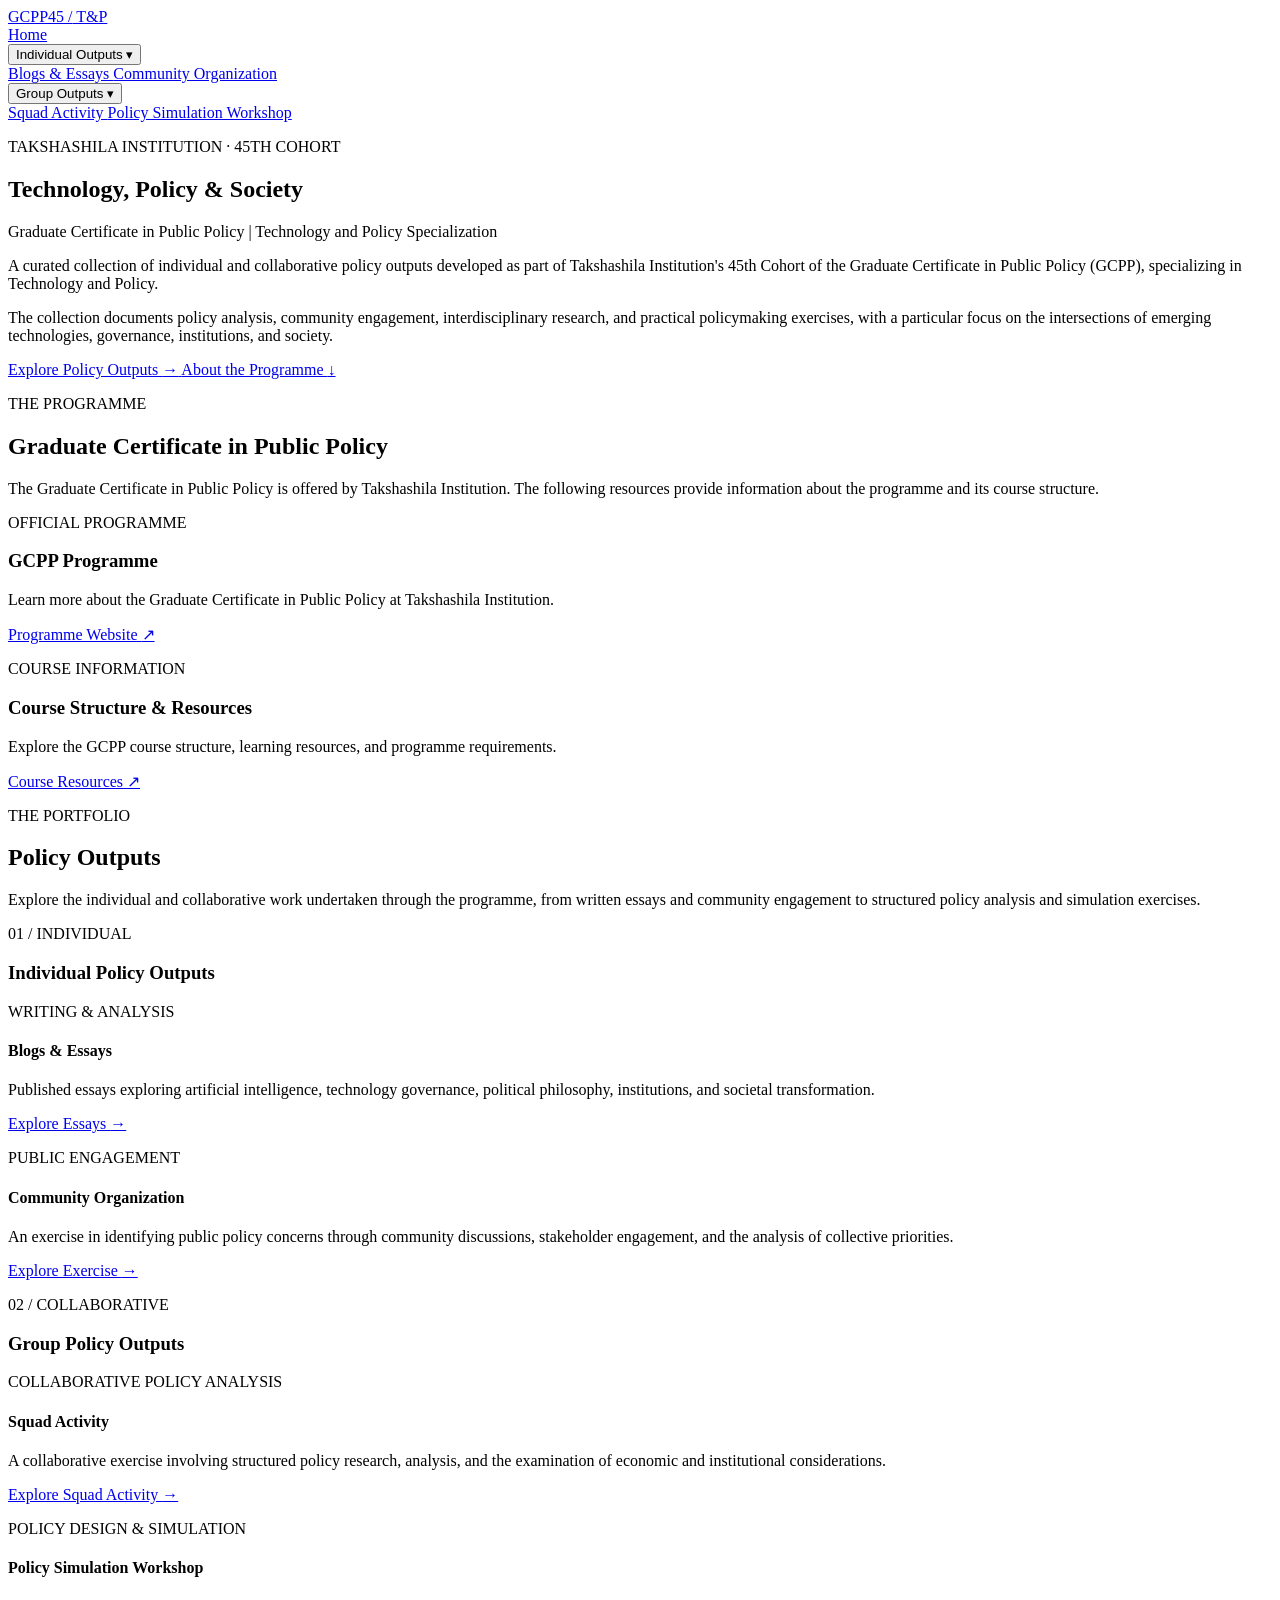
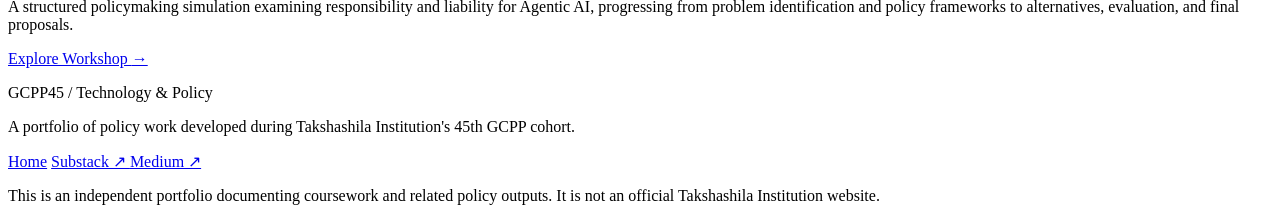
==== index.html @ ac5a463d "Index" ====
<!DOCTYPE html>
<html lang="en">
<head>
    <meta charset="UTF-8">
    <meta name="viewport" content="width=device-width, initial-scale=1.0">

    <title>GCPP45 | Technology and Policy</title>

    <meta name="description"
          content="Individual and collaborative policy outputs from the 45th Cohort of Takshashila Institution's Graduate Certificate in Public Policy, specializing in Technology and Policy.">

    <link rel="stylesheet" href="assets/css/style.css">
</head>

<body>

    <!-- Global Navigation -->
    <header class="site-header">
        <nav class="navbar container" aria-label="Main navigation">

            <a href="index.html" class="site-logo">
                GCPP45 <span class="accent">/</span> T&amp;P
            </a>

            <div class="nav-links">
                <a href="index.html" class="nav-link active"
                   aria-current="page">Home</a>

                <div class="nav-dropdown">
                    <button class="nav-dropdown-toggle"
                            type="button"
                            aria-haspopup="true"
                            aria-expanded="false">
                        Individual Outputs
                        <span aria-hidden="true">▾</span>
                    </button>

                    <div class="dropdown-menu">
                        <a href="pages/blogs-and-essays.html">
                            Blogs &amp; Essays
                        </a>
                        <a href="pages/community-organization.html">
                            Community Organization
                        </a>
                    </div>
                </div>

                <div class="nav-dropdown">
                    <button class="nav-dropdown-toggle"
                            type="button"
                            aria-haspopup="true"
                            aria-expanded="false">
                        Group Outputs
                        <span aria-hidden="true">▾</span>
                    </button>

                    <div class="dropdown-menu">
                        <a href="pages/squad-activity.html">
                            Squad Activity
                        </a>
                        <a href="pages/policy-simulation.html">
                            Policy Simulation Workshop
                        </a>
                    </div>
                </div>
            </div>

        </nav>
    </header>


    <main>

        <!-- Hero / Programme Introduction -->
        <section class="hero section">
            <div class="container hero-content">

                <p class="eyebrow">
                    TAKSHASHILA INSTITUTION · 45TH COHORT
                </p>

                <h1>
                    Technology, Policy
                    <span class="accent">&amp;</span> Society
                </h1>

                <p class="hero-subtitle">
                    Graduate Certificate in Public Policy
                    <span class="hero-divider">|</span>
                    Technology and Policy Specialization
                </p>

                <p class="hero-description">
                    A curated collection of individual and collaborative
                    policy outputs developed as part of Takshashila
                    Institution's 45th Cohort of the Graduate Certificate
                    in Public Policy (GCPP), specializing in Technology
                    and Policy.
                </p>

                <p class="hero-description">
                    The collection documents policy analysis, community
                    engagement, interdisciplinary research, and practical
                    policymaking exercises, with a particular focus on
                    the intersections of emerging technologies,
                    governance, institutions, and society.
                </p>

                <div class="hero-actions">
                    <a href="#policy-outputs"
                       class="btn btn-primary">
                        Explore Policy Outputs
                        <span aria-hidden="true">→</span>
                    </a>

                    <a href="#programme"
                       class="btn btn-outline">
                        About the Programme
                        <span aria-hidden="true">↓</span>
                    </a>
                </div>

            </div>
        </section>


        <!-- Programme Resources -->
        <section id="programme" class="section programme-section">
            <div class="container">

                <div class="section-heading">
                    <p class="eyebrow">THE PROGRAMME</p>

                    <h2>
                        Graduate Certificate in
                        <span class="accent">Public Policy</span>
                    </h2>

                    <p class="section-description">
                        The Graduate Certificate in Public Policy
                        is offered by Takshashila Institution.
                        The following resources provide information
                        about the programme and its course structure.
                    </p>
                </div>

                <div class="resource-grid">

                    <article class="resource-card">
                        <div class="card-content">
                            <p class="card-label">
                                OFFICIAL PROGRAMME
                            </p>

                            <h3>GCPP Programme</h3>

                            <p>
                                Learn more about the Graduate Certificate
                                in Public Policy at Takshashila Institution.
                            </p>
                        </div>

                        <a href="https://takshashila.org.in/pages/policy-school/gcpp.html"
                           class="btn btn-outline"
                           target="_blank"
                           rel="noopener noreferrer">
                            Programme Website
                            <span aria-hidden="true">↗</span>
                        </a>
                    </article>

                    <article class="resource-card">
                        <div class="card-content">
                            <p class="card-label">
                                COURSE INFORMATION
                            </p>

                            <h3>Course Structure &amp; Resources</h3>

                            <p>
                                Explore the GCPP course structure,
                                learning resources, and programme
                                requirements.
                            </p>
                        </div>

                        <a href="https://takshashilainst.github.io/gcpp-getting-started/"
                           class="btn btn-outline"
                           target="_blank"
                           rel="noopener noreferrer">
                            Course Resources
                            <span aria-hidden="true">↗</span>
                        </a>
                    </article>

                </div>
            </div>
        </section>


        <!-- Policy Outputs -->
        <section id="policy-outputs"
                 class="section outputs-section">

            <div class="container">

                <div class="section-heading">
                    <p class="eyebrow">THE PORTFOLIO</p>

                    <h2>
                        Policy <span class="accent">Outputs</span>
                    </h2>

                    <p class="section-description">
                        Explore the individual and collaborative work
                        undertaken through the programme, from written
                        essays and community engagement to structured
                        policy analysis and simulation exercises.
                    </p>
                </div>


                <!-- Individual Policy Outputs -->
                <div class="output-category">

                    <div class="category-heading">
                        <div>
                            <p class="category-number">01 / INDIVIDUAL</p>
                            <h3>Individual Policy Outputs</h3>
                        </div>
                    </div>

                    <div class="output-grid">

                        <article class="output-card">

                            <div class="card-content">
                                <p class="card-label">
                                    WRITING &amp; ANALYSIS
                                </p>

                                <h4>Blogs &amp; Essays</h4>

                                <p>
                                    Published essays exploring artificial
                                    intelligence, technology governance,
                                    political philosophy, institutions,
                                    and societal transformation.
                                </p>
                            </div>

                            <a href="pages/blogs-and-essays.html"
                               class="btn btn-card">
                                Explore Essays
                                <span aria-hidden="true">→</span>
                            </a>

                        </article>


                        <article class="output-card">

                            <div class="card-content">
                                <p class="card-label">
                                    PUBLIC ENGAGEMENT
                                </p>

                                <h4>Community Organization</h4>

                                <p>
                                    An exercise in identifying public
                                    policy concerns through community
                                    discussions, stakeholder engagement,
                                    and the analysis of collective
                                    priorities.
                                </p>
                            </div>

                            <a href="pages/community-organization.html"
                               class="btn btn-card">
                                Explore Exercise
                                <span aria-hidden="true">→</span>
                            </a>

                        </article>

                    </div>
                </div>


                <!-- Group Policy Outputs -->
                <div class="output-category">

                    <div class="category-heading">
                        <div>
                            <p class="category-number">02 / COLLABORATIVE</p>
                            <h3>Group Policy Outputs</h3>
                        </div>
                    </div>

                    <div class="output-grid">

                        <article class="output-card">

                            <div class="card-content">
                                <p class="card-label">
                                    COLLABORATIVE POLICY ANALYSIS
                                </p>

                                <h4>Squad Activity</h4>

                                <p>
                                    A collaborative exercise involving
                                    structured policy research, analysis,
                                    and the examination of economic
                                    and institutional considerations.
                                </p>
                            </div>

                            <a href="pages/squad-activity.html"
                               class="btn btn-card">
                                Explore Squad Activity
                                <span aria-hidden="true">→</span>
                            </a>

                        </article>


                        <article class="output-card featured-card">

                            <div class="card-content">
                                <p class="card-label">
                                    POLICY DESIGN &amp; SIMULATION
                                </p>

                                <h4>Policy Simulation Workshop</h4>

                                <p>
                                    A structured policymaking simulation
                                    examining responsibility and liability
                                    for Agentic AI, progressing from
                                    problem identification and policy
                                    frameworks to alternatives,
                                    evaluation, and final proposals.
                                </p>
                            </div>

                            <a href="pages/policy-simulation.html"
                               class="btn btn-card">
                                Explore Workshop
                                <span aria-hidden="true">→</span>
                            </a>

                        </article>

                    </div>
                </div>

            </div>
        </section>

    </main>


    <!-- Footer -->
    <footer class="site-footer">
        <div class="container footer-content">

            <div class="footer-brand">
                <p class="footer-title">
                    GCPP45 <span class="accent">/</span>
                    Technology &amp; Policy
                </p>

                <p>
                    A portfolio of policy work developed during
                    Takshashila Institution's 45th GCPP cohort.
                </p>
            </div>

            <div class="footer-links">
                <a href="index.html" class="footer-link">Home</a>

                <a href="https://theworldarchitect.substack.com/"
                   class="footer-link"
                   target="_blank"
                   rel="noopener noreferrer">
                    Substack ↗
                </a>

                <a href="https://medium.com/@lakshyagupta8799"
                   class="footer-link"
                   target="_blank"
                   rel="noopener noreferrer">
                    Medium ↗
                </a>
            </div>

        </div>

        <div class="container footer-bottom">
            <p>
                This is an independent portfolio documenting
                coursework and related policy outputs. It is
                not an official Takshashila Institution website.
            </p>
        </div>
    </footer>

    <script src="assets/js/main.js" defer></script>

</body>
</html>
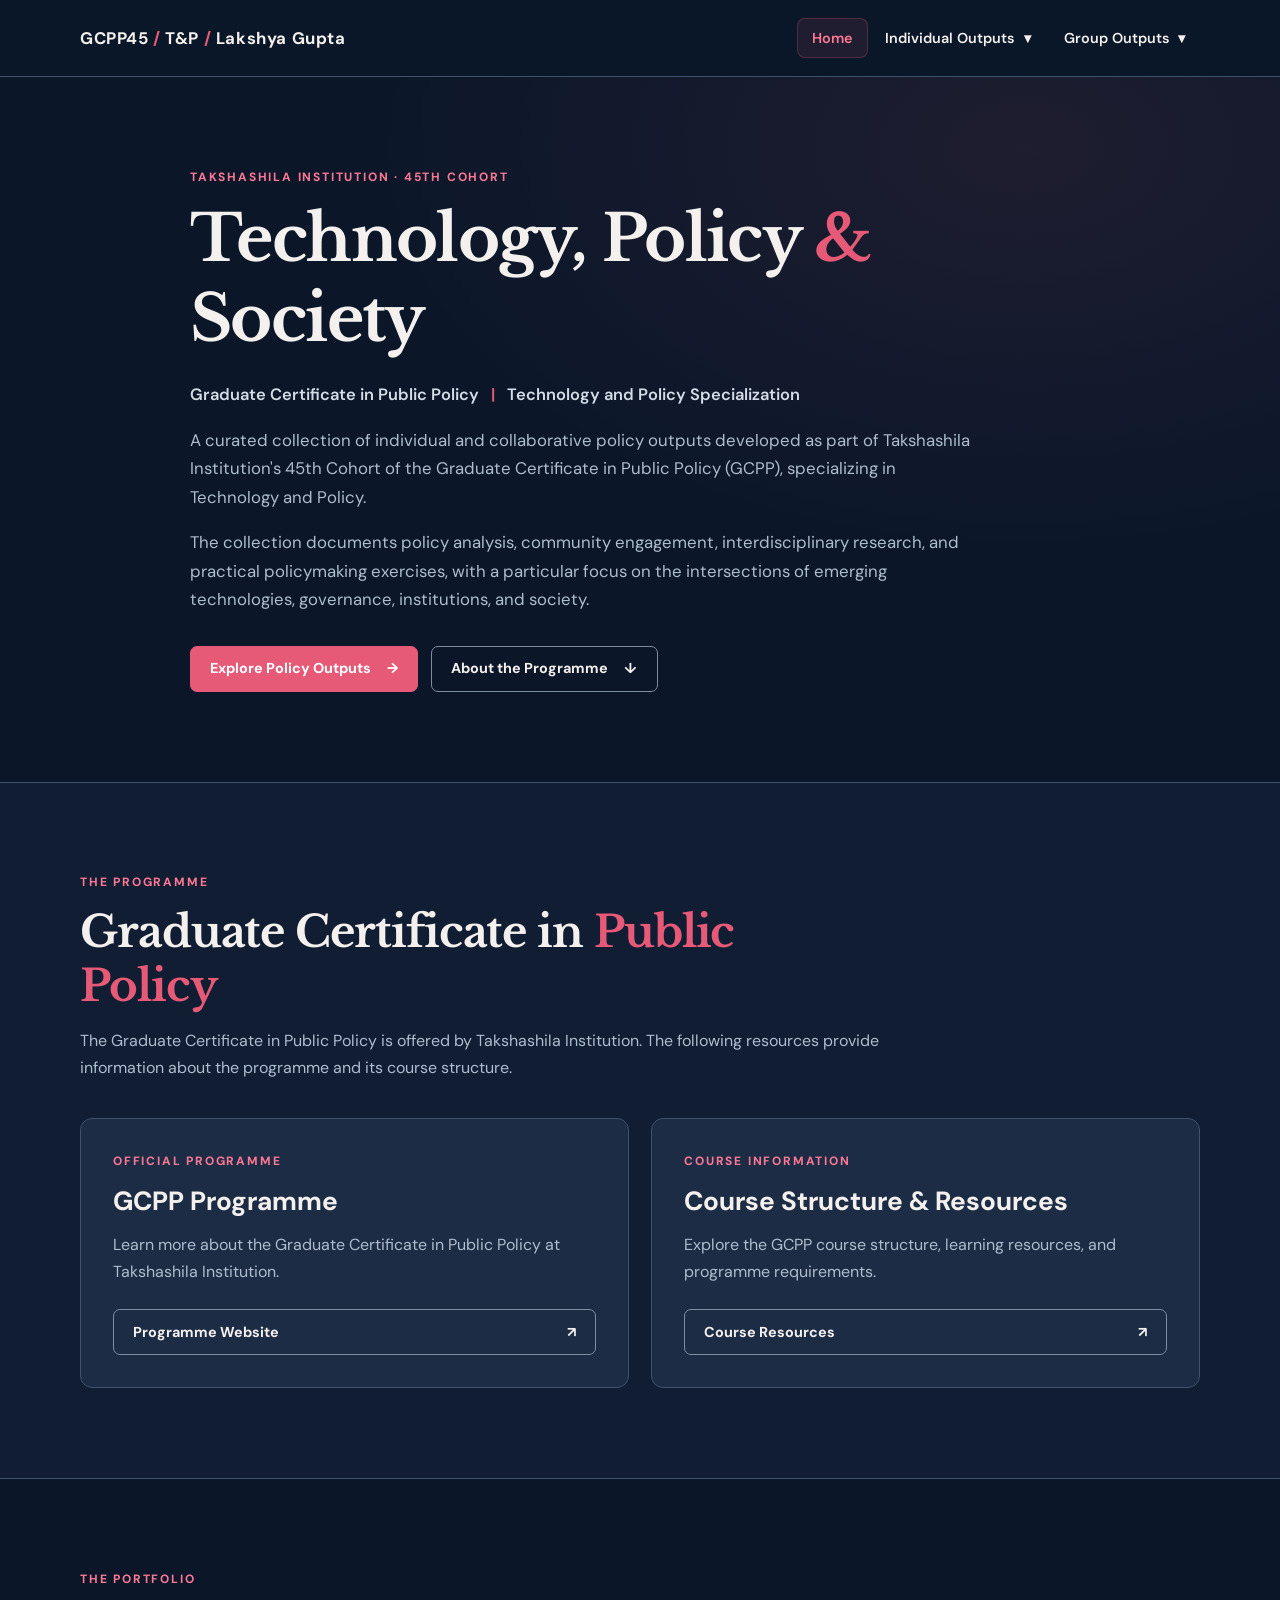
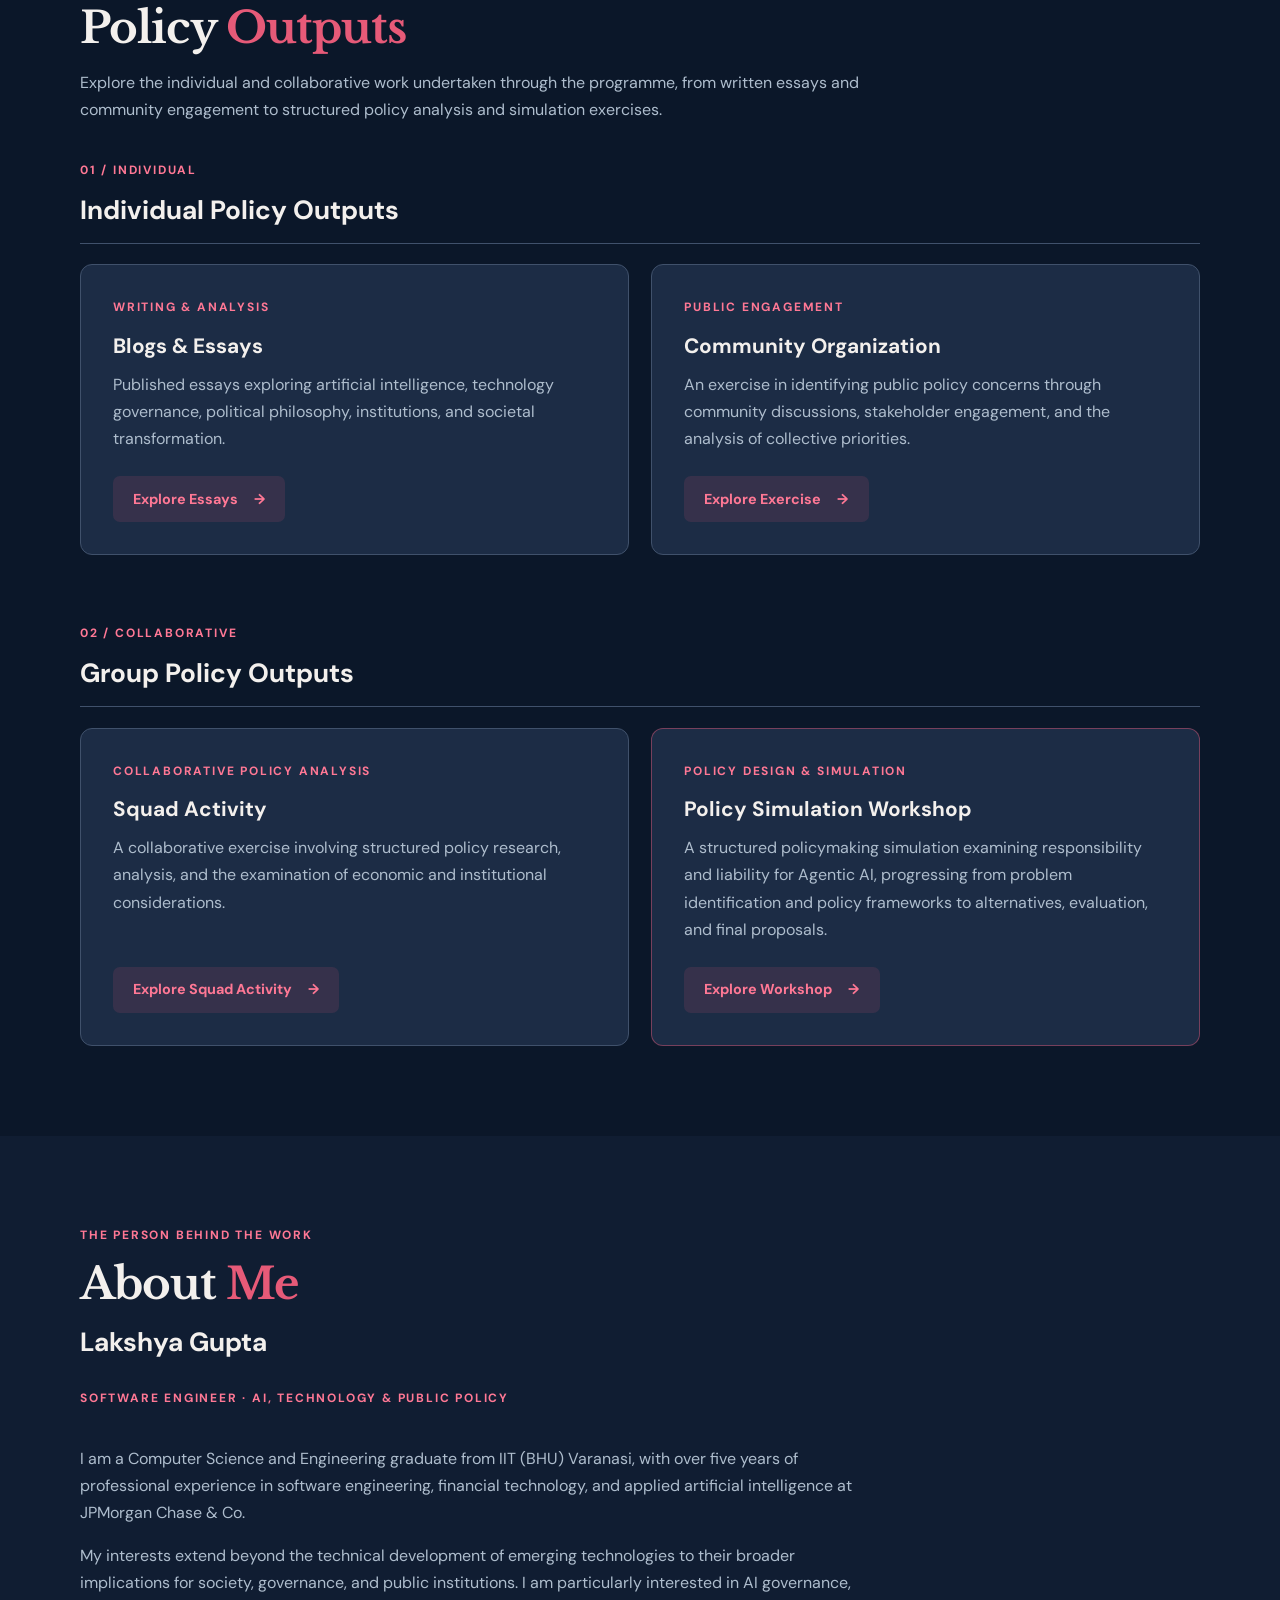
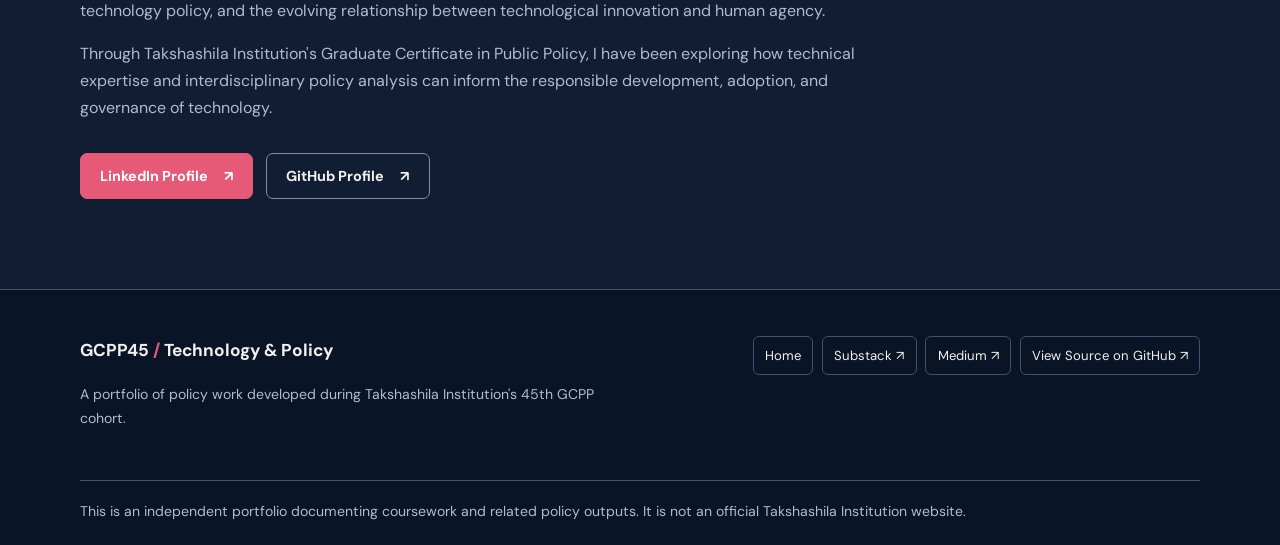
==== commit 2402c64d: "About Me" ====
--- a/index.html
+++ b/index.html
@@ -1,4 +1,3 @@
-
 <!DOCTYPE html>
 <html lang="en">
 <head>
@@ -6,409 +5,254 @@
     <meta name="viewport" content="width=device-width, initial-scale=1.0">
 
     <title>GCPP45 | Technology and Policy</title>
-
-    <meta name="description"
-          content="Individual and collaborative policy outputs from the 45th Cohort of Takshashila Institution's Graduate Certificate in Public Policy, specializing in Technology and Policy.">
-
-    <link rel="stylesheet" href="assets/css/style.css">
+    <meta name="description" content="Individual and collaborative policy outputs from the 45th Cohort of Takshashila Institution's Graduate Certificate in Public Policy, specializing in Technology and Policy.">
+    <link rel="stylesheet" href="assets/css/style.css?v=2">
 </head>
-
 <body>
-
     <!-- Global Navigation -->
     <header class="site-header">
         <nav class="navbar container" aria-label="Main navigation">
-
             <a href="index.html" class="site-logo">
-                GCPP45 <span class="accent">/</span> T&amp;P
+                GCPP45 <span class="accent">/</span> T&amp;P <span class="accent">/</span> Lakshya Gupta
             </a>
-
             <div class="nav-links">
-                <a href="index.html" class="nav-link active"
-                   aria-current="page">Home</a>
-
+                <a href="index.html" class="nav-link active" aria-current="page">Home</a>
                 <div class="nav-dropdown">
-                    <button class="nav-dropdown-toggle"
-                            type="button"
-                            aria-haspopup="true"
-                            aria-expanded="false">
-                        Individual Outputs
-                        <span aria-hidden="true">▾</span>
+                    <button class="nav-dropdown-toggle" type="button" aria-haspopup="true" aria-expanded="false">
+                        Individual Outputs <span aria-hidden="true">▾</span>
                     </button>
-
                     <div class="dropdown-menu">
-                        <a href="pages/blogs-and-essays.html">
-                            Blogs &amp; Essays
-                        </a>
-                        <a href="pages/community-organization.html">
-                            Community Organization
-                        </a>
-                    </div>
-                </div>
-
+                        <a href="pages/blogs-and-essays.html">Blogs &amp; Essays</a>
+                        <a href="pages/community-organization.html">Community Organization</a>
+                    </div>
+                </div>
                 <div class="nav-dropdown">
-                    <button class="nav-dropdown-toggle"
-                            type="button"
-                            aria-haspopup="true"
-                            aria-expanded="false">
-                        Group Outputs
-                        <span aria-hidden="true">▾</span>
+                    <button class="nav-dropdown-toggle" type="button" aria-haspopup="true" aria-expanded="false">
+                        Group Outputs <span aria-hidden="true">▾</span>
                     </button>
-
                     <div class="dropdown-menu">
-                        <a href="pages/squad-activity.html">
-                            Squad Activity
-                        </a>
-                        <a href="pages/policy-simulation.html">
-                            Policy Simulation Workshop
-                        </a>
-                    </div>
-                </div>
-            </div>
-
+                        <a href="pages/squad-activity.html">Squad Activity</a>
+                        <a href="pages/policy-simulation.html">Policy Simulation Workshop</a>
+                    </div>
+                </div>
+            </div>
         </nav>
     </header>
 
-
     <main>
-
         <!-- Hero / Programme Introduction -->
         <section class="hero section">
             <div class="container hero-content">
-
-                <p class="eyebrow">
-                    TAKSHASHILA INSTITUTION · 45TH COHORT
-                </p>
-
-                <h1>
-                    Technology, Policy
-                    <span class="accent">&amp;</span> Society
-                </h1>
-
+                <p class="eyebrow">TAKSHASHILA INSTITUTION · 45TH COHORT</p>
+                <h1>Technology, Policy <span class="accent">&amp;</span> Society</h1>
                 <p class="hero-subtitle">
                     Graduate Certificate in Public Policy
                     <span class="hero-divider">|</span>
                     Technology and Policy Specialization
                 </p>
-
                 <p class="hero-description">
-                    A curated collection of individual and collaborative
-                    policy outputs developed as part of Takshashila
-                    Institution's 45th Cohort of the Graduate Certificate
-                    in Public Policy (GCPP), specializing in Technology
-                    and Policy.
+                    A curated collection of individual and collaborative policy outputs
+                    developed as part of Takshashila Institution's 45th Cohort of the
+                    Graduate Certificate in Public Policy (GCPP), specializing in
+                    Technology and Policy.
                 </p>
-
                 <p class="hero-description">
-                    The collection documents policy analysis, community
-                    engagement, interdisciplinary research, and practical
-                    policymaking exercises, with a particular focus on
-                    the intersections of emerging technologies,
+                    The collection documents policy analysis, community engagement,
+                    interdisciplinary research, and practical policymaking exercises,
+                    with a particular focus on the intersections of emerging technologies,
                     governance, institutions, and society.
                 </p>
-
                 <div class="hero-actions">
-                    <a href="#policy-outputs"
-                       class="btn btn-primary">
-                        Explore Policy Outputs
-                        <span aria-hidden="true">→</span>
+                    <a href="#policy-outputs" class="btn btn-primary">
+                        Explore Policy Outputs <span aria-hidden="true">→</span>
                     </a>
-
-                    <a href="#programme"
-                       class="btn btn-outline">
-                        About the Programme
-                        <span aria-hidden="true">↓</span>
+                    <a href="#programme" class="btn btn-outline">
+                        About the Programme <span aria-hidden="true">↓</span>
                     </a>
                 </div>
-
-            </div>
-        </section>
-
+            </div>
+        </section>
 
         <!-- Programme Resources -->
         <section id="programme" class="section programme-section">
             <div class="container">
-
                 <div class="section-heading">
                     <p class="eyebrow">THE PROGRAMME</p>
-
-                    <h2>
-                        Graduate Certificate in
-                        <span class="accent">Public Policy</span>
-                    </h2>
-
-                    <p class="section-description">
-                        The Graduate Certificate in Public Policy
-                        is offered by Takshashila Institution.
-                        The following resources provide information
-                        about the programme and its course structure.
-                    </p>
-                </div>
-
+                    <h2>Graduate Certificate in <span class="accent">Public Policy</span></h2>
+                    <p class="section-description">
+                        The Graduate Certificate in Public Policy is offered by
+                        Takshashila Institution. The following resources provide
+                        information about the programme and its course structure.
+                    </p>
+                </div>
                 <div class="resource-grid">
-
                     <article class="resource-card">
                         <div class="card-content">
-                            <p class="card-label">
-                                OFFICIAL PROGRAMME
-                            </p>
-
+                            <p class="card-label">OFFICIAL PROGRAMME</p>
                             <h3>GCPP Programme</h3>
-
-                            <p>
-                                Learn more about the Graduate Certificate
-                                in Public Policy at Takshashila Institution.
-                            </p>
-                        </div>
-
+                            <p>Learn more about the Graduate Certificate in Public Policy at Takshashila Institution.</p>
+                        </div>
                         <a href="https://takshashila.org.in/pages/policy-school/gcpp.html"
-                           class="btn btn-outline"
-                           target="_blank"
-                           rel="noopener noreferrer">
-                            Programme Website
-                            <span aria-hidden="true">↗</span>
+                           class="btn btn-outline" target="_blank" rel="noopener noreferrer">
+                            Programme Website <span aria-hidden="true">↗</span>
                         </a>
                     </article>
-
                     <article class="resource-card">
                         <div class="card-content">
-                            <p class="card-label">
-                                COURSE INFORMATION
-                            </p>
-
+                            <p class="card-label">COURSE INFORMATION</p>
                             <h3>Course Structure &amp; Resources</h3>
-
-                            <p>
-                                Explore the GCPP course structure,
-                                learning resources, and programme
-                                requirements.
-                            </p>
-                        </div>
-
+                            <p>Explore the GCPP course structure, learning resources, and programme requirements.</p>
+                        </div>
                         <a href="https://takshashilainst.github.io/gcpp-getting-started/"
-                           class="btn btn-outline"
-                           target="_blank"
-                           rel="noopener noreferrer">
-                            Course Resources
-                            <span aria-hidden="true">↗</span>
+                           class="btn btn-outline" target="_blank" rel="noopener noreferrer">
+                            Course Resources <span aria-hidden="true">↗</span>
                         </a>
                     </article>
-
-                </div>
-            </div>
-        </section>
-
+                </div>
+            </div>
+        </section>
 
         <!-- Policy Outputs -->
-        <section id="policy-outputs"
-                 class="section outputs-section">
-
+        <section id="policy-outputs" class="section outputs-section">
             <div class="container">
-
                 <div class="section-heading">
                     <p class="eyebrow">THE PORTFOLIO</p>
-
-                    <h2>
-                        Policy <span class="accent">Outputs</span>
-                    </h2>
-
-                    <p class="section-description">
-                        Explore the individual and collaborative work
-                        undertaken through the programme, from written
-                        essays and community engagement to structured
-                        policy analysis and simulation exercises.
-                    </p>
-                </div>
-
+                    <h2>Policy <span class="accent">Outputs</span></h2>
+                    <p class="section-description">
+                        Explore the individual and collaborative work undertaken through
+                        the programme, from written essays and community engagement to
+                        structured policy analysis and simulation exercises.
+                    </p>
+                </div>
 
                 <!-- Individual Policy Outputs -->
                 <div class="output-category">
-
                     <div class="category-heading">
                         <div>
                             <p class="category-number">01 / INDIVIDUAL</p>
                             <h3>Individual Policy Outputs</h3>
                         </div>
                     </div>
-
                     <div class="output-grid">
-
                         <article class="output-card">
-
-                            <div class="card-content">
-                                <p class="card-label">
-                                    WRITING &amp; ANALYSIS
-                                </p>
-
+                            <div class="card-content">
+                                <p class="card-label">WRITING &amp; ANALYSIS</p>
                                 <h4>Blogs &amp; Essays</h4>
-
-                                <p>
-                                    Published essays exploring artificial
-                                    intelligence, technology governance,
-                                    political philosophy, institutions,
-                                    and societal transformation.
-                                </p>
-                            </div>
-
-                            <a href="pages/blogs-and-essays.html"
-                               class="btn btn-card">
-                                Explore Essays
-                                <span aria-hidden="true">→</span>
-                            </a>
-
-                        </article>
-
-
+                                <p>Published essays exploring artificial intelligence, technology governance, political philosophy, institutions, and societal transformation.</p>
+                            </div>
+                            <a href="pages/blogs-and-essays.html" class="btn btn-card">
+                                Explore Essays <span aria-hidden="true">→</span>
+                            </a>
+                        </article>
                         <article class="output-card">
-
-                            <div class="card-content">
-                                <p class="card-label">
-                                    PUBLIC ENGAGEMENT
-                                </p>
-
+                            <div class="card-content">
+                                <p class="card-label">PUBLIC ENGAGEMENT</p>
                                 <h4>Community Organization</h4>
-
-                                <p>
-                                    An exercise in identifying public
-                                    policy concerns through community
-                                    discussions, stakeholder engagement,
-                                    and the analysis of collective
-                                    priorities.
-                                </p>
-                            </div>
-
-                            <a href="pages/community-organization.html"
-                               class="btn btn-card">
-                                Explore Exercise
-                                <span aria-hidden="true">→</span>
-                            </a>
-
-                        </article>
-
-                    </div>
-                </div>
-
+                                <p>An exercise in identifying public policy concerns through community discussions, stakeholder engagement, and the analysis of collective priorities.</p>
+                            </div>
+                            <a href="pages/community-organization.html" class="btn btn-card">
+                                Explore Exercise <span aria-hidden="true">→</span>
+                            </a>
+                        </article>
+                    </div>
+                </div>
 
                 <!-- Group Policy Outputs -->
                 <div class="output-category">
-
                     <div class="category-heading">
                         <div>
                             <p class="category-number">02 / COLLABORATIVE</p>
                             <h3>Group Policy Outputs</h3>
                         </div>
                     </div>
-
                     <div class="output-grid">
-
                         <article class="output-card">
-
-                            <div class="card-content">
-                                <p class="card-label">
-                                    COLLABORATIVE POLICY ANALYSIS
-                                </p>
-
+                            <div class="card-content">
+                                <p class="card-label">COLLABORATIVE POLICY ANALYSIS</p>
                                 <h4>Squad Activity</h4>
-
-                                <p>
-                                    A collaborative exercise involving
-                                    structured policy research, analysis,
-                                    and the examination of economic
-                                    and institutional considerations.
-                                </p>
-                            </div>
-
-                            <a href="pages/squad-activity.html"
-                               class="btn btn-card">
-                                Explore Squad Activity
-                                <span aria-hidden="true">→</span>
-                            </a>
-
-                        </article>
-
-
+                                <p>A collaborative exercise involving structured policy research, analysis, and the examination of economic and institutional considerations.</p>
+                            </div>
+                            <a href="pages/squad-activity.html" class="btn btn-card">
+                                Explore Squad Activity <span aria-hidden="true">→</span>
+                            </a>
+                        </article>
                         <article class="output-card featured-card">
-
-                            <div class="card-content">
-                                <p class="card-label">
-                                    POLICY DESIGN &amp; SIMULATION
-                                </p>
-
+                            <div class="card-content">
+                                <p class="card-label">POLICY DESIGN &amp; SIMULATION</p>
                                 <h4>Policy Simulation Workshop</h4>
-
-                                <p>
-                                    A structured policymaking simulation
-                                    examining responsibility and liability
-                                    for Agentic AI, progressing from
-                                    problem identification and policy
-                                    frameworks to alternatives,
-                                    evaluation, and final proposals.
-                                </p>
-                            </div>
-
-                            <a href="pages/policy-simulation.html"
-                               class="btn btn-card">
-                                Explore Workshop
-                                <span aria-hidden="true">→</span>
-                            </a>
-
-                        </article>
-
-                    </div>
-                </div>
-
-            </div>
-        </section>
-
+                                <p>A structured policymaking simulation examining responsibility and liability for Agentic AI, progressing from problem identification and policy frameworks to alternatives, evaluation, and final proposals.</p>
+                            </div>
+                            <a href="pages/policy-simulation.html" class="btn btn-card">
+                                Explore Workshop <span aria-hidden="true">→</span>
+                            </a>
+                        </article>
+                    </div>
+                </div>
+            </div>
+        </section>
+
+        <!-- About Me -->
+        <section id="about-me" class="section programme-section" aria-labelledby="about-me-title">
+            <div class="container">
+                <div class="section-heading">
+                    <p class="eyebrow">THE PERSON BEHIND THE WORK</p>
+                    <h2 id="about-me-title">About <span class="accent">Me</span></h2>
+                    <h3>Lakshya Gupta</h3>
+                    <p class="card-label">SOFTWARE ENGINEER · AI, TECHNOLOGY &amp; PUBLIC POLICY</p>
+                </div>
+                <div style="max-width: 800px;">
+                    <p class="section-description">
+                        I am a Computer Science and Engineering graduate from IIT (BHU)
+                        Varanasi, with over five years of professional experience in
+                        software engineering, financial technology, and applied artificial
+                        intelligence at JPMorgan Chase &amp; Co.
+                    </p>
+                    <p class="section-description">
+                        My interests extend beyond the technical development of emerging
+                        technologies to their broader implications for society, governance,
+                        and public institutions. I am particularly interested in AI
+                        governance, technology policy, and the evolving relationship
+                        between technological innovation and human agency.
+                    </p>
+                    <p class="section-description">
+                        Through Takshashila Institution's Graduate Certificate in Public
+                        Policy, I have been exploring how technical expertise and
+                        interdisciplinary policy analysis can inform the responsible
+                        development, adoption, and governance of technology.
+                    </p>
+                    <div class="hero-actions">
+                        <a class="btn btn-primary" href="https://www.linkedin.com/in/lakshya-gupta-6163889b/"
+                           target="_blank" rel="noopener noreferrer">
+                            LinkedIn Profile <span aria-hidden="true">↗</span>
+                        </a>
+                        <a class="btn btn-outline" href="https://github.com/LakshyaG99"
+                           target="_blank" rel="noopener noreferrer">
+                            GitHub Profile <span aria-hidden="true">↗</span>
+                        </a>
+                    </div>
+                </div>
+            </div>
+        </section>
     </main>
-
 
     <!-- Footer -->
     <footer class="site-footer">
         <div class="container footer-content">
-
             <div class="footer-brand">
-                <p class="footer-title">
-                    GCPP45 <span class="accent">/</span>
-                    Technology &amp; Policy
-                </p>
-
-                <p>
-                    A portfolio of policy work developed during
-                    Takshashila Institution's 45th GCPP cohort.
-                </p>
-            </div>
-
+                <p class="footer-title">GCPP45 <span class="accent">/</span> Technology &amp; Policy</p>
+                <p>A portfolio of policy work developed during Takshashila Institution's 45th GCPP cohort.</p>
+            </div>
             <div class="footer-links">
                 <a href="index.html" class="footer-link">Home</a>
-
-                <a href="https://theworldarchitect.substack.com/"
-                   class="footer-link"
-                   target="_blank"
-                   rel="noopener noreferrer">
-                    Substack ↗
-                </a>
-
-                <a href="https://medium.com/@lakshyagupta8799"
-                   class="footer-link"
-                   target="_blank"
-                   rel="noopener noreferrer">
-                    Medium ↗
-                </a>
-            </div>
-
+                <a href="https://theworldarchitect.substack.com/" class="footer-link" target="_blank" rel="noopener noreferrer">Substack ↗</a>
+                <a href="https://medium.com/@lakshyagupta8799" class="footer-link" target="_blank" rel="noopener noreferrer">Medium ↗</a>
+                <a href="https://github.com/LakshyaG99/GCPP-Technology-And-Policy" class="footer-link" target="_blank" rel="noopener noreferrer">View Source on GitHub ↗</a>
+            </div>
         </div>
-
         <div class="container footer-bottom">
-            <p>
-                This is an independent portfolio documenting
-                coursework and related policy outputs. It is
-                not an official Takshashila Institution website.
-            </p>
+            <p>This is an independent portfolio documenting coursework and related policy outputs. It is not an official Takshashila Institution website.</p>
         </div>
     </footer>
-
-    <script src="assets/js/main.js" defer></script>
-
+    <script src="assets/js/main.js?v=2" defer></script>
 </body>
 </html>
--- a/assets/css/style.css
+++ b/assets/css/style.css
@@ -0,0 +1,135 @@
+/* GCPP45 Technology & Policy — shared visual system */
+@import url('https://fonts.googleapis.com/css2?family=DM+Sans:wght@400;500;600;700&family=Libre+Baskerville:wght@400;700&display=swap');
+
+:root {
+  color-scheme: dark;
+  --bg: #101d32;
+  --bg-deep: #0b1729;
+  --surface: #1c2c45;
+  --surface-raised: #233650;
+  --accent: #e65a78;
+  --accent-bright: #ff7895;
+  --text: #f3f0ed;
+  --muted: #aebdcd;
+  --border: #40516b;
+  --focus: #ffb2c3;
+  --max-width: 1120px;
+  --radius: 12px;
+}
+
+*, *::before, *::after { box-sizing: border-box; }
+html { scroll-behavior: smooth; scroll-padding-top: 6rem; }
+body { margin: 0; min-height: 100vh; background: var(--bg); color: var(--text); font: 400 16px/1.7 'DM Sans', sans-serif; -webkit-font-smoothing: antialiased; }
+::selection { background: var(--accent); color: #fff; }
+a { color: inherit; text-decoration: none; }
+button { font: inherit; }
+a, button { -webkit-tap-highlight-color: transparent; }
+a:focus-visible, button:focus-visible { outline: 3px solid var(--focus); outline-offset: 4px; }
+h1, h2, h3, h4, p { margin-top: 0; }
+h1, h2 { font-family: 'Libre Baskerville', Georgia, serif; line-height: 1.25; letter-spacing: -.025em; }
+h1 { font-size: clamp(2.45rem, 5vw, 4.5rem); }
+h2 { font-size: clamp(1.85rem, 3.4vw, 2.9rem); }
+h3 { font-size: clamp(1.3rem, 2.2vw, 1.65rem); line-height: 1.35; }
+h4 { font-size: 1.3rem; line-height: 1.4; }
+.container { width: min(var(--max-width), calc(100% - 3rem)); margin-inline: auto; }
+.section { padding: clamp(3.75rem, 7vw, 6.5rem) 0; }
+.accent { color: var(--accent); }
+.eyebrow, .card-label, .category-number { color: var(--accent-bright); text-transform: uppercase; letter-spacing: .15em; font-size: .75rem; font-weight: 700; }
+
+/* Header and keyboard-/touch-friendly dropdowns */
+.site-header { position: sticky; top: 0; z-index: 100; background: rgba(11, 23, 41, .96); border-bottom: 1px solid var(--border); backdrop-filter: blur(16px); }
+.navbar { min-height: 76px; display: flex; align-items: center; justify-content: space-between; gap: 1.5rem; }
+.site-logo { font-weight: 700; letter-spacing: .035em; font-size: 1.05rem; white-space: nowrap; }
+.site-logo:hover { color: var(--accent-bright); }
+.nav-links { display: flex; align-items: center; flex-wrap: wrap; gap: .2rem; }
+.nav-link, .nav-dropdown-toggle { background: transparent; color: var(--text); border: 1px solid transparent; border-radius: 8px; padding: .55rem .85rem; cursor: pointer; font-size: .9rem; font-weight: 600; line-height: 1.4; transition: background .2s, border-color .2s, color .2s; }
+.nav-link:hover, .nav-dropdown-toggle:hover, .nav-link.active, .nav-dropdown.is-open .nav-dropdown-toggle { color: var(--accent-bright); background: rgba(230, 90, 120, .1); border-color: rgba(230, 90, 120, .25); }
+.nav-dropdown { position: relative; }
+.nav-dropdown-toggle span { margin-left: .3rem; }
+.dropdown-menu { display: none; position: absolute; right: 0; top: calc(100% + .5rem); min-width: 235px; padding: .45rem; background: var(--surface); border: 1px solid var(--border); border-radius: 10px; box-shadow: 0 14px 34px rgba(0, 0, 0, .28); }
+.nav-dropdown.is-open .dropdown-menu { display: grid; }
+.dropdown-menu a { display: block; padding: .7rem .8rem; border-radius: 7px; font-size: .9rem; line-height: 1.4; transition: background .2s, color .2s; }
+.dropdown-menu a:hover, .dropdown-menu a[aria-current='page'] { background: var(--accent); color: #fff; }
+
+/* Intro */
+.hero { background: radial-gradient(ellipse at 80% 10%, rgba(230, 90, 120, .09), transparent 45%), var(--bg-deep); border-bottom: 1px solid var(--border); }
+.hero-content { max-width: 900px; }
+.hero h1 { margin-bottom: 1.4rem; }
+.hero-subtitle { font-size: 1.03rem; font-weight: 600; color: #d4dce7; }
+.hero-divider { color: var(--accent); padding: 0 .5rem; }
+.hero-description { max-width: 790px; color: var(--muted); font-size: 1.05rem; }
+.hero-actions, .card-actions { display: flex; align-items: center; flex-wrap: wrap; gap: .8rem; margin-top: 2rem; }
+.page-hero { padding: 4.3rem 0 3.8rem; }
+.page-hero h1 { font-size: clamp(2.2rem, 4vw, 3.65rem); }
+.breadcrumbs { display: flex; align-items: center; flex-wrap: wrap; gap: .55rem; color: var(--muted); font-size: .84rem; margin-bottom: 2rem; }
+.breadcrumbs a { color: var(--text); border-bottom: 1px solid transparent; }
+.breadcrumbs a:hover { color: var(--accent-bright); border-color: currentColor; }
+
+/* Every actionable link uses a clear hover highlight */
+.btn { display: inline-flex; align-items: center; justify-content: space-between; gap: 1rem; min-height: 46px; padding: .75rem 1.2rem; border: 1px solid var(--accent); border-radius: 7px; font-size: .9rem; line-height: 1.35; font-weight: 700; text-align: left; cursor: pointer; transition: background .2s, color .2s, border-color .2s, transform .2s, box-shadow .2s; }
+.btn:hover { background: var(--accent-bright); border-color: var(--accent-bright); color: var(--bg-deep); transform: translateY(-2px); box-shadow: 0 5px 16px rgba(230, 90, 120, .16); }
+.btn-primary { background: var(--accent); color: #fff; }
+.btn-outline { background: transparent; border-color: #7f8da1; color: var(--text); }
+.btn-card { border-color: transparent; background: rgba(230, 90, 120, .13); color: var(--accent-bright); align-self: flex-start; }
+
+/* Sections and cards */
+.section-heading { max-width: 800px; margin-bottom: 2.3rem; }
+.section-heading h2 { margin-bottom: .85rem; }
+.section-description { max-width: 800px; color: var(--muted); font-size: 1rem; }
+.programme-section { background: var(--bg); }
+.outputs-section { background: var(--bg-deep); border-top: 1px solid var(--border); }
+.resource-grid, .output-grid { display: grid; grid-template-columns: repeat(2, minmax(0, 1fr)); gap: 1.4rem; }
+.resource-card, .output-card { display: flex; flex-direction: column; justify-content: space-between; gap: 1.5rem; min-width: 0; padding: clamp(1.4rem, 3vw, 2rem); background: var(--surface); border: 1px solid var(--border); border-radius: var(--radius); transition: border-color .2s, background .2s, transform .2s; }
+.resource-card:hover, .output-card:hover { border-color: rgba(230, 90, 120, .75); background: var(--surface-raised); transform: translateY(-2px); }
+.resource-card h3, .output-card h3, .output-card h4 { margin-bottom: .7rem; }
+.resource-card p:not(.card-label), .output-card p:not(.card-label) { color: var(--muted); }
+.card-content > :last-child { margin-bottom: 0; }
+.card-label { margin-bottom: .8rem; }
+.output-category + .output-category { margin-top: 4.25rem; }
+.category-heading { margin-bottom: 1.3rem; border-bottom: 1px solid var(--border); padding-bottom: .9rem; }
+.category-heading h3 { margin-bottom: 0; }
+.featured-card { border-color: rgba(230, 90, 120, .45); }
+.essay-list { grid-template-columns: minmax(0, 1fr); }
+.essay-card { max-width: 900px; }
+.essay-card h3 { font-family: 'Libre Baskerville', Georgia, serif; }
+.tag-list { padding: 0; margin: 1.5rem 0 0; display: flex; gap: .55rem; flex-wrap: wrap; list-style: none; }
+.tag { border: 1px solid #64738a; color: #e0e5ec; background: rgba(255, 255, 255, .025); border-radius: 5px; padding: .3rem .65rem; font-size: .75rem; line-height: 1.5; }
+.essay-card .card-actions { margin-top: .3rem; }
+.document-list { display: grid; gap: .85rem; max-width: 850px; margin-top: 1.75rem; }
+.document-button { display: flex; width: 100%; padding: .95rem 1.2rem; background: var(--surface); }
+.document-button:hover { background: var(--accent); color: #fff; }
+
+/* Footer */
+.site-footer { background: #091526; border-top: 1px solid var(--border); padding-top: 2.9rem; }
+.footer-content { display: flex; justify-content: space-between; gap: 2.5rem; padding-bottom: 2.2rem; }
+.footer-brand { max-width: 540px; }
+.footer-title { font-weight: 700; font-size: 1.08rem; color: var(--text); }
+.footer-brand p:not(.footer-title), .footer-bottom { color: var(--muted); font-size: .88rem; }
+.footer-links { display: flex; flex-wrap: wrap; align-content: start; gap: .55rem; }
+.footer-link { display: inline-block; border: 1px solid var(--border); padding: .45rem .7rem; border-radius: 6px; font-size: .82rem; transition: color .2s, border-color .2s, background .2s; }
+.footer-link:hover { background: var(--accent); border-color: var(--accent); color: #fff; }
+.footer-bottom { border-top: 1px solid var(--border); padding-top: 1.2rem; padding-bottom: 1.3rem; }
+.footer-bottom p { margin: 0; }
+
+@media (max-width: 760px) {
+  .container { width: min(var(--max-width), calc(100% - 2rem)); }
+  .navbar { align-items: flex-start; padding-block: 1rem; flex-direction: column; gap: .55rem; }
+  .nav-links { width: 100%; gap: .1rem; }
+  .nav-link, .nav-dropdown-toggle { font-size: .8rem; padding: .52rem .55rem; }
+  .dropdown-menu { left: 0; right: auto; min-width: min(260px, calc(100vw - 2rem)); }
+  .resource-grid, .output-grid { grid-template-columns: minmax(0, 1fr); }
+  .footer-content { flex-direction: column; gap: 1.2rem; }
+  .hero-divider { display: none; }
+  .hero-subtitle { display: flex; flex-direction: column; gap: .25rem; }
+  .page-hero { padding: 3.2rem 0; }
+}
+@media (max-width: 430px) {
+  .nav-links { justify-content: space-between; }
+  .nav-link, .nav-dropdown-toggle { font-size: .74rem; padding-inline: .3rem; }
+  .hero-actions, .card-actions { align-items: stretch; flex-direction: column; }
+  .hero-actions .btn, .card-actions .btn { width: 100%; }
+}
+@media (prefers-reduced-motion: reduce) {
+  html { scroll-behavior: auto; }
+  *, *::before, *::after { transition-duration: .01ms !important; animation-duration: .01ms !important; }
+}
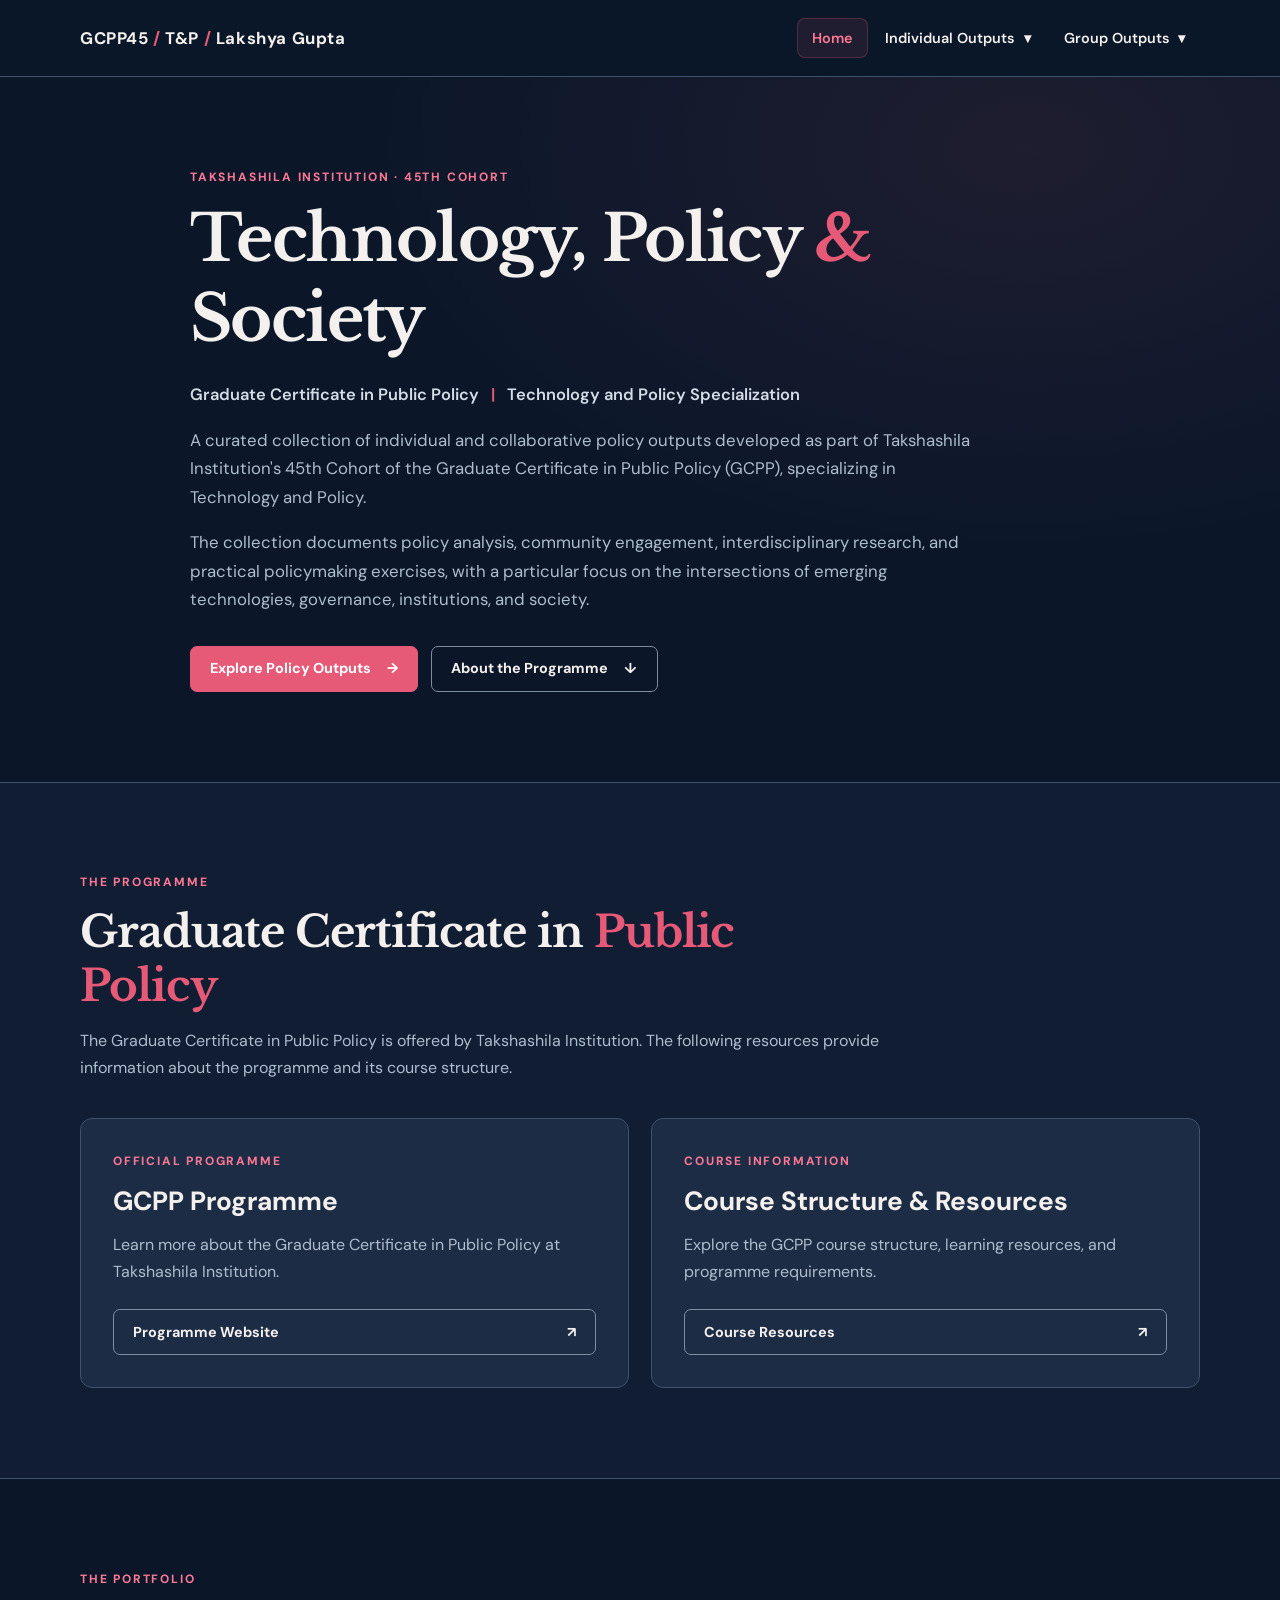
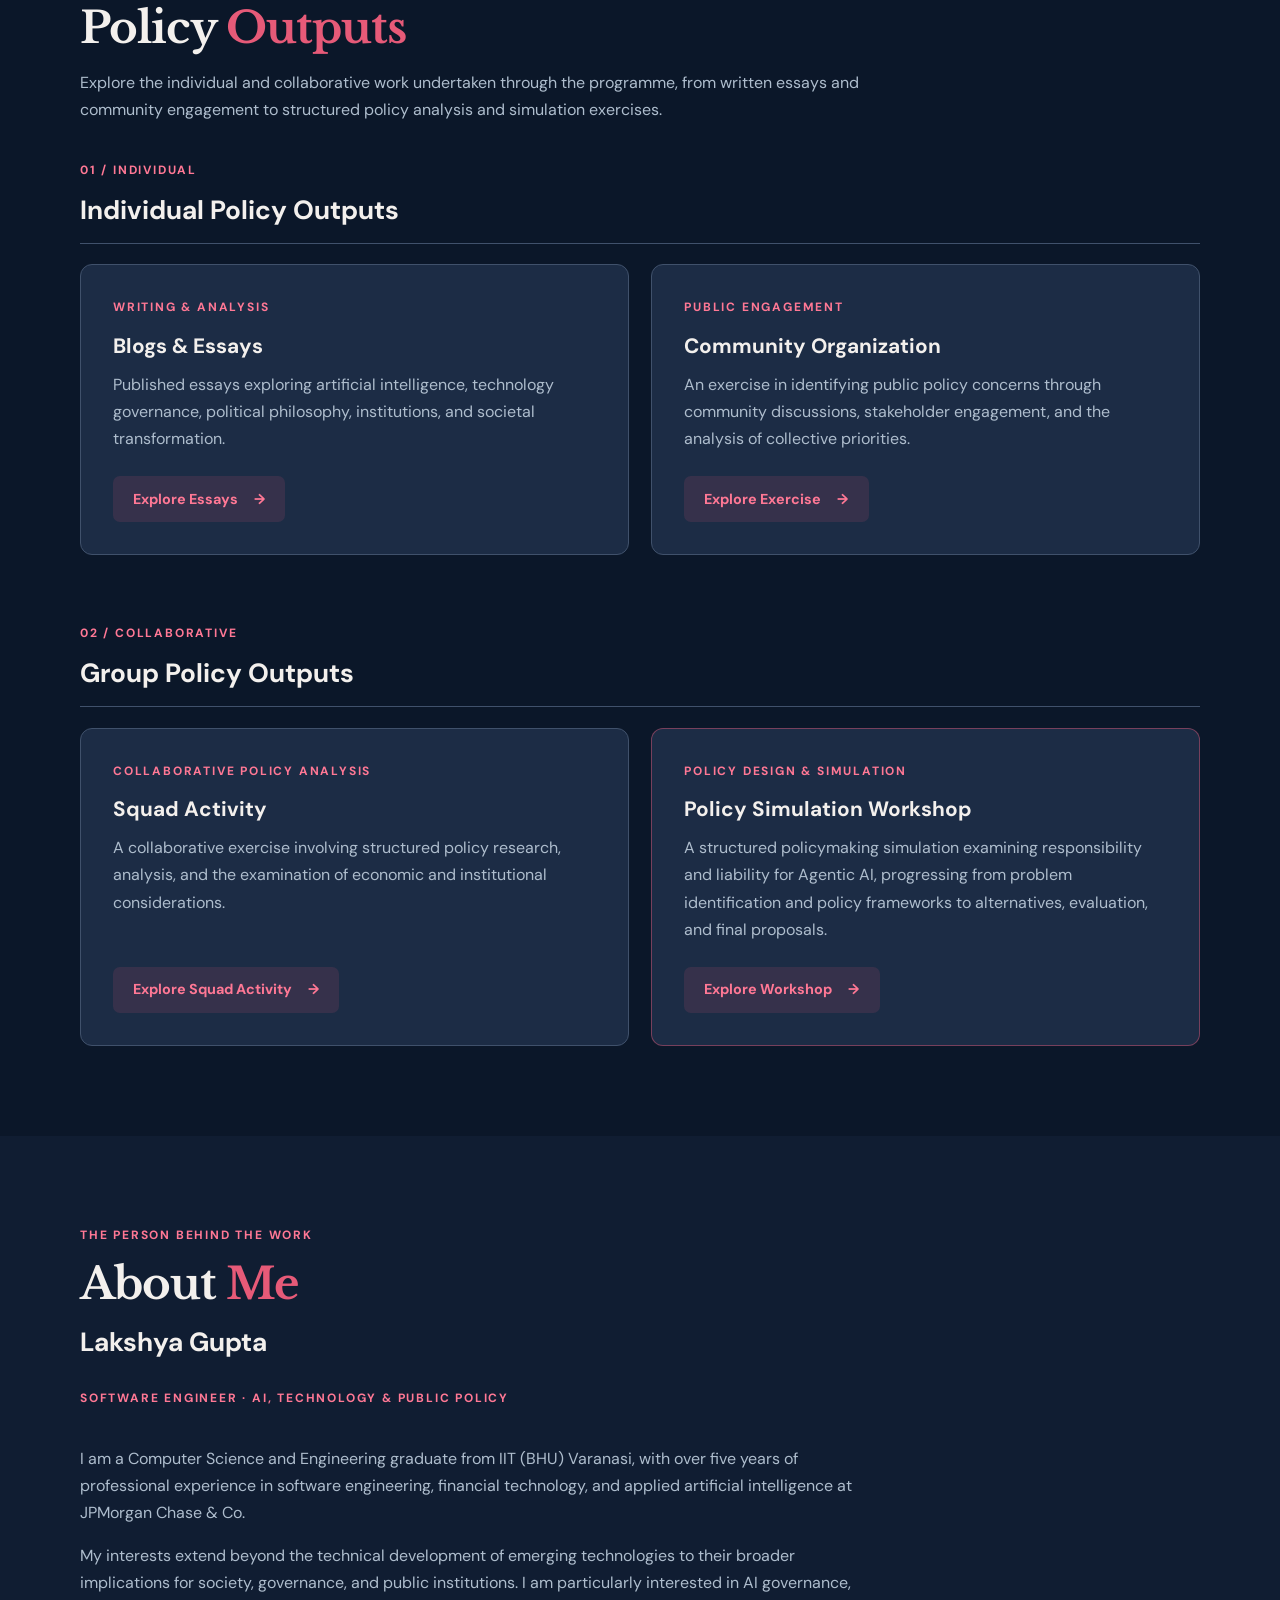
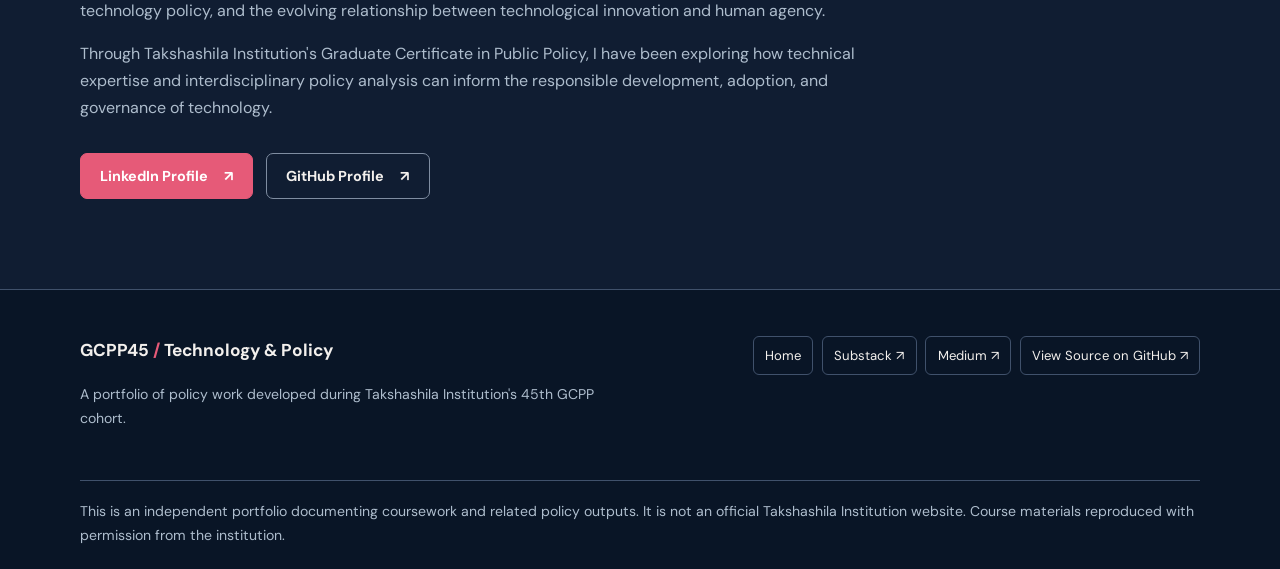
==== commit 45c3db86: "Home Page Tweaks" ====
--- a/index.html
+++ b/index.html
@@ -5,7 +5,7 @@
     <meta name="viewport" content="width=device-width, initial-scale=1.0">
 
     <title>GCPP45 | Technology and Policy</title>
-    <meta name="description" content="Individual and collaborative policy outputs from the 45th Cohort of Takshashila Institution's Graduate Certificate in Public Policy, specializing in Technology and Policy.">
+    <meta name="description" content="Individual and collaborative policy outputs from the 45th cohort (September–December 2026) of Takshashila Institution's Graduate Certificate in Public Policy, specializing in Technology and Policy.">
     <link rel="stylesheet" href="assets/css/style.css?v=2">
 </head>
 <body>
@@ -250,7 +250,7 @@
             </div>
         </div>
         <div class="container footer-bottom">
-            <p>This is an independent portfolio documenting coursework and related policy outputs. It is not an official Takshashila Institution website.</p>
+            <p>This is an independent portfolio documenting coursework and related policy outputs. It is not an official Takshashila Institution website. Course materials reproduced with permission from the institution.</p>
         </div>
     </footer>
     <script src="assets/js/main.js?v=2" defer></script>
--- a/assets/css/style.css
+++ b/assets/css/style.css
@@ -133,3 +133,58 @@
   html { scroll-behavior: auto; }
   *, *::before, *::after { transition-duration: .01ms !important; animation-duration: .01ms !important; }
 }
+
+/* Policy Simulation — handbook and step materials */
+.simulation-materials {
+  display: grid;
+  gap: .85rem;
+  max-width: 850px;
+  margin-top: 1.75rem;
+}
+
+.handbook-button {
+  width: 100%;
+  padding: 1.15rem 1.4rem;
+  font-size: 1.05rem;
+  background: var(--accent);
+  color: #fff;
+}
+
+.simulation-steps {
+  display: grid;
+  grid-template-columns: repeat(5, minmax(0, 1fr));
+  gap: .65rem;
+}
+
+.step-button {
+  width: 100%;
+  min-width: 0;
+  padding: .9rem .4rem;
+  justify-content: center;
+  text-align: center;
+  font-size: .85rem;
+  background: var(--surface);
+}
+
+.step-button:hover {
+  background: var(--accent);
+  color: #fff;
+}
+
+@media (max-width: 760px) {
+  .simulation-steps {
+    grid-template-columns: repeat(2, minmax(0, 1fr));
+  }
+  .simulation-steps .step-button:last-child {
+    grid-column: 1 / -1;
+  }
+}
+
+@media (max-width: 430px) {
+  .simulation-steps {
+    grid-template-columns: 1fr;
+  }
+  .simulation-steps .step-button:last-child {
+    grid-column: auto;
+  }
+}
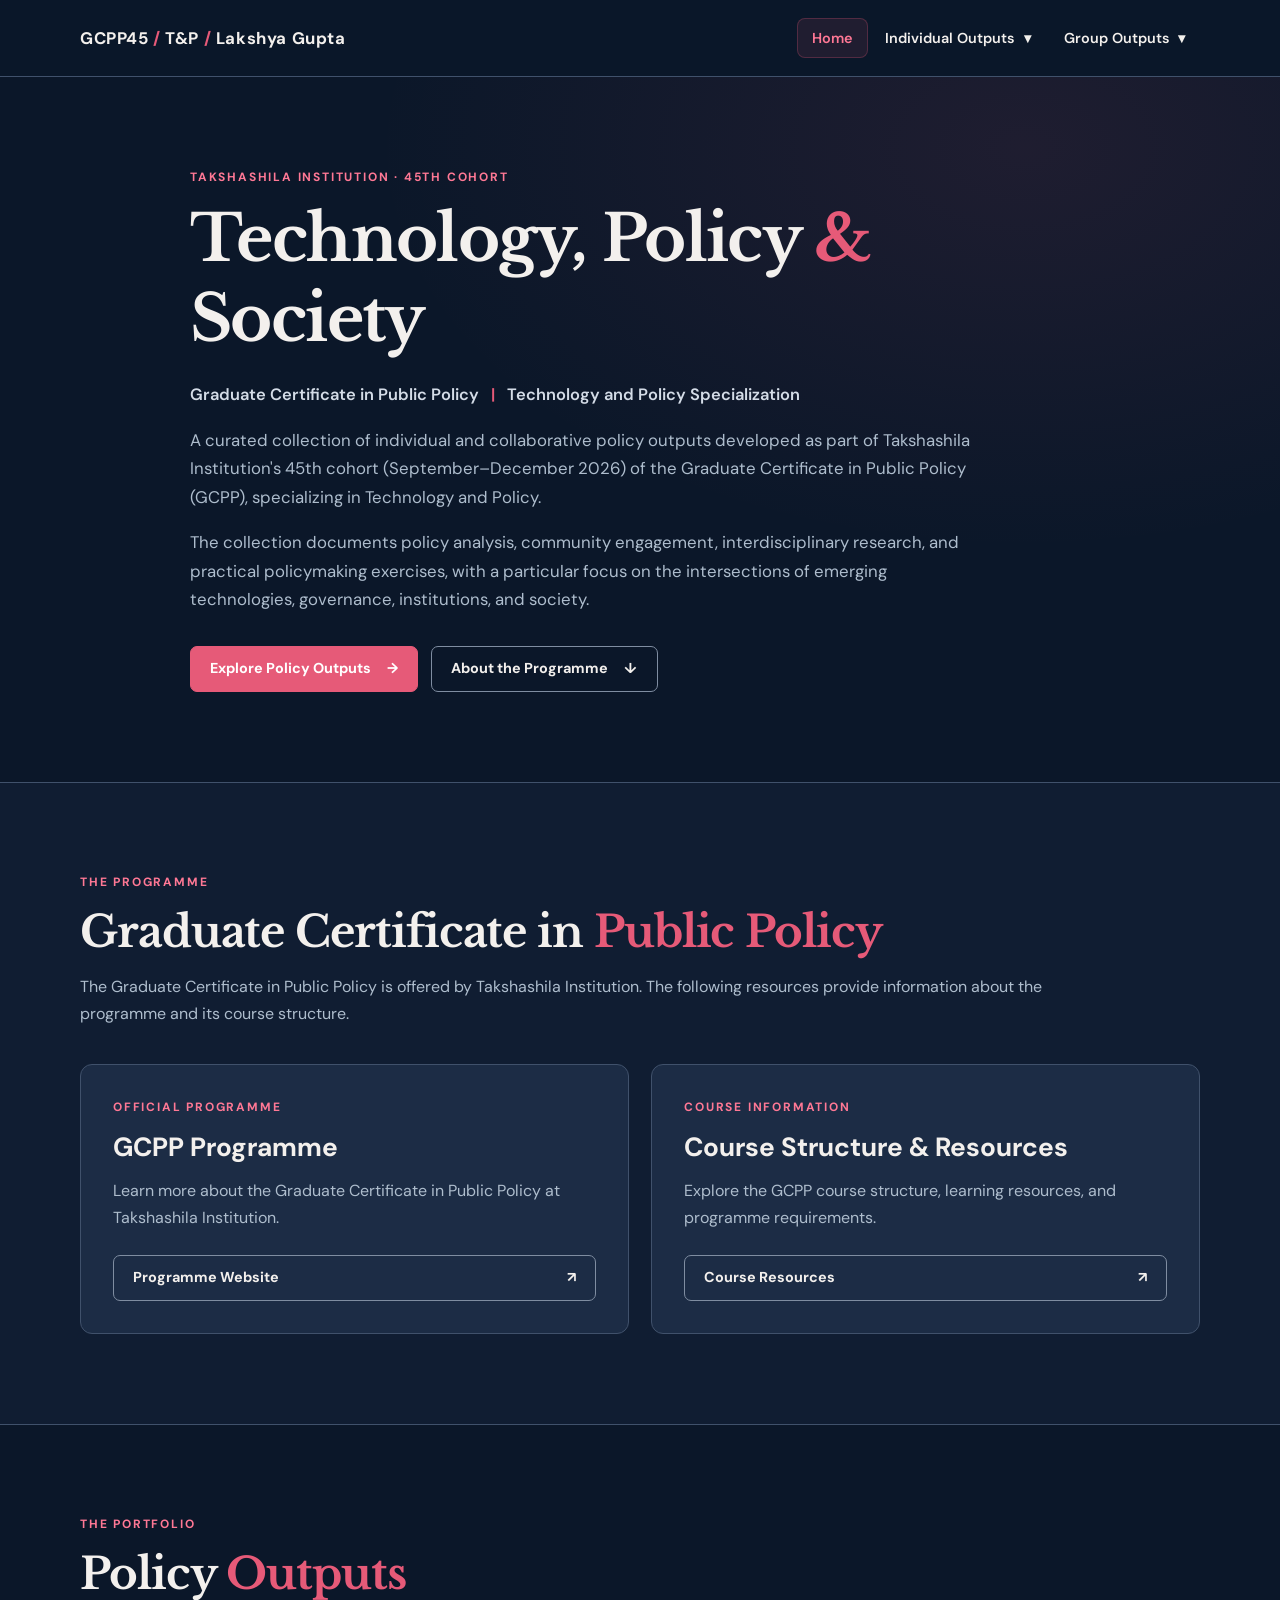
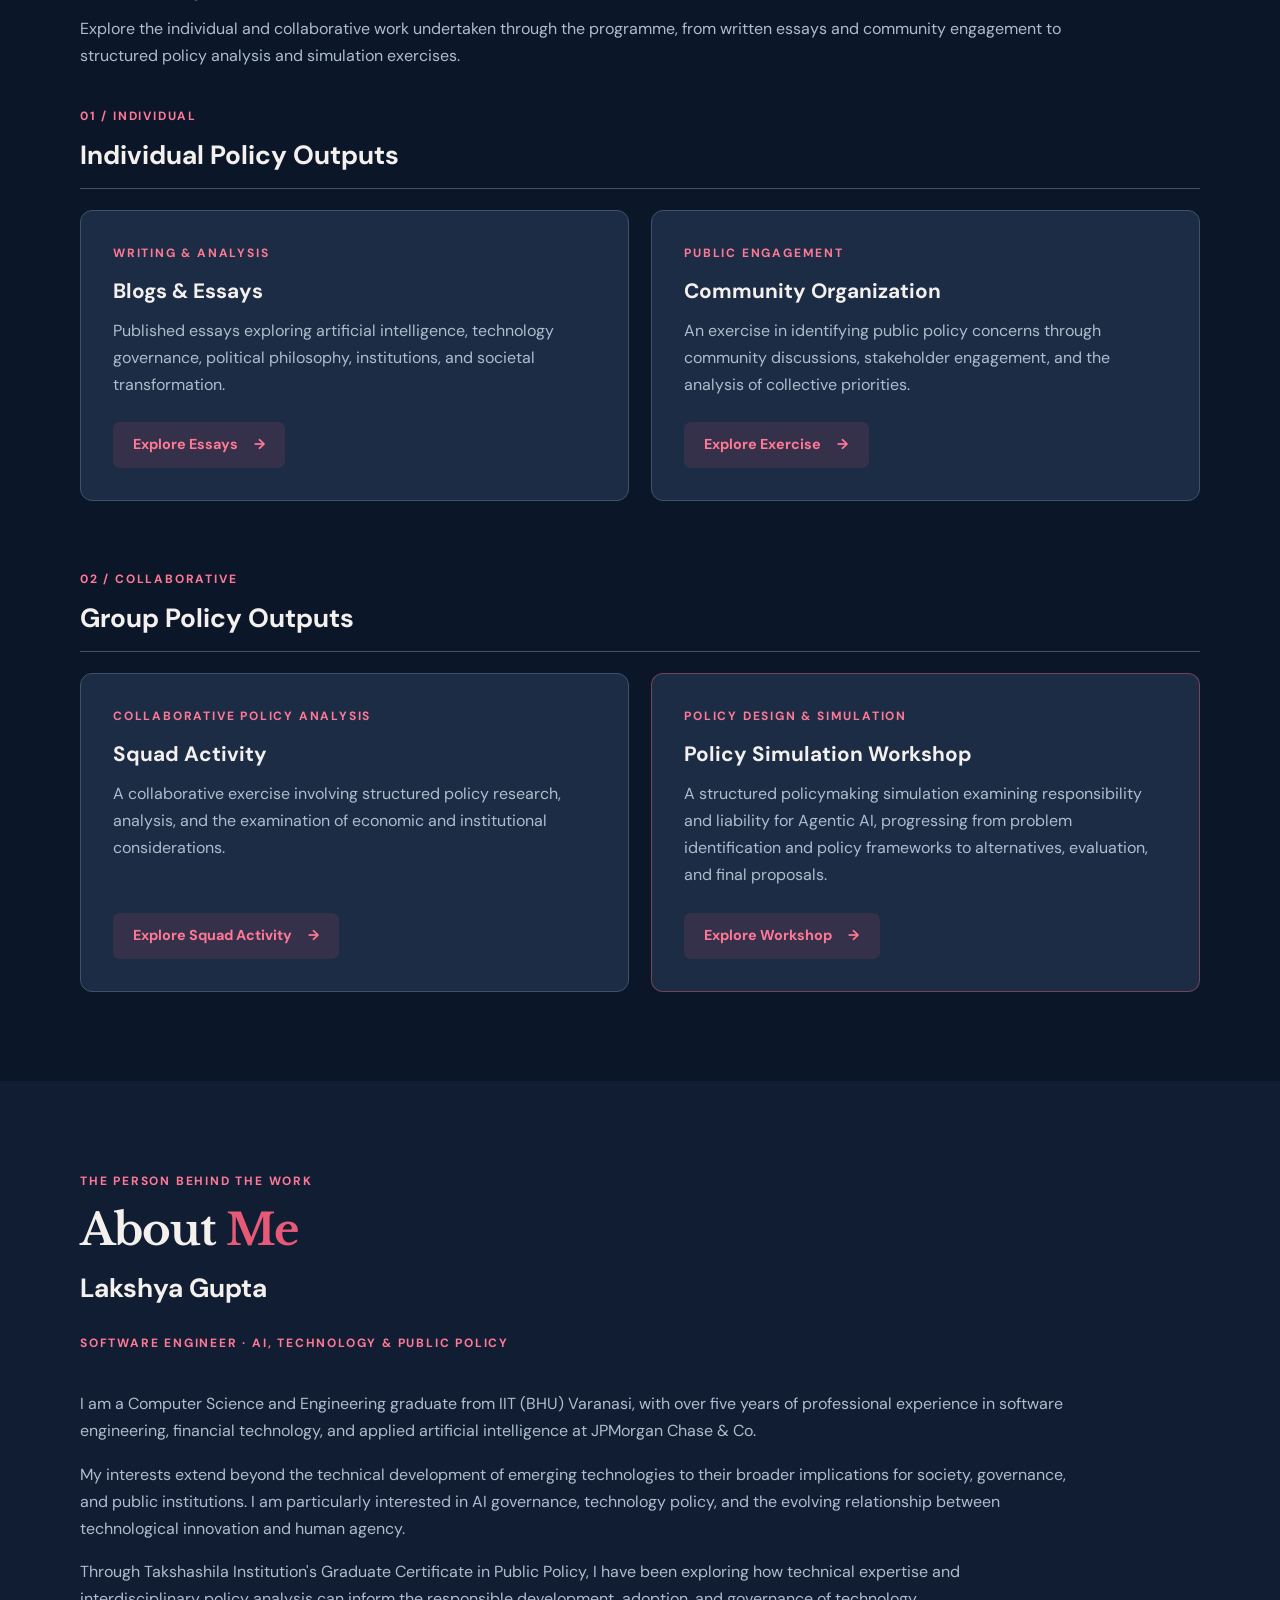
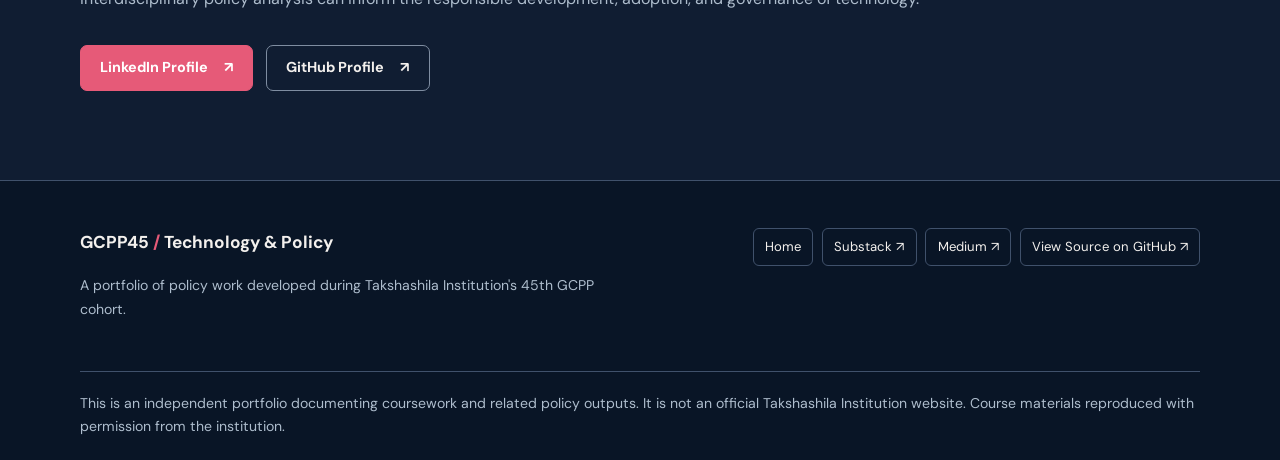
==== commit d0830aa7: "Layout Tweaks" ====
--- a/index.html
+++ b/index.html
@@ -52,7 +52,7 @@
                 </p>
                 <p class="hero-description">
                     A curated collection of individual and collaborative policy outputs
-                    developed as part of Takshashila Institution's 45th Cohort of the
+                    developed as part of Takshashila Institution's 45th cohort (September–December 2026) of the
                     Graduate Certificate in Public Policy (GCPP), specializing in
                     Technology and Policy.
                 </p>
@@ -200,7 +200,7 @@
                     <h3>Lakshya Gupta</h3>
                     <p class="card-label">SOFTWARE ENGINEER · AI, TECHNOLOGY &amp; PUBLIC POLICY</p>
                 </div>
-                <div style="max-width: 800px;">
+                <div style="max-width: 1000px;">
                     <p class="section-description">
                         I am a Computer Science and Engineering graduate from IIT (BHU)
                         Varanasi, with over five years of professional experience in
--- a/assets/css/style.css
+++ b/assets/css/style.css
@@ -73,9 +73,9 @@
 .btn-card { border-color: transparent; background: rgba(230, 90, 120, .13); color: var(--accent-bright); align-self: flex-start; }
 
 /* Sections and cards */
-.section-heading { max-width: 800px; margin-bottom: 2.3rem; }
+.section-heading { max-width: 1000px; margin-bottom: 2.3rem; }
 .section-heading h2 { margin-bottom: .85rem; }
-.section-description { max-width: 800px; color: var(--muted); font-size: 1rem; }
+.section-description { max-width: 1000px; color: var(--muted); font-size: 1rem; }
 .programme-section { background: var(--bg); }
 .outputs-section { background: var(--bg-deep); border-top: 1px solid var(--border); }
 .resource-grid, .output-grid { display: grid; grid-template-columns: repeat(2, minmax(0, 1fr)); gap: 1.4rem; }
